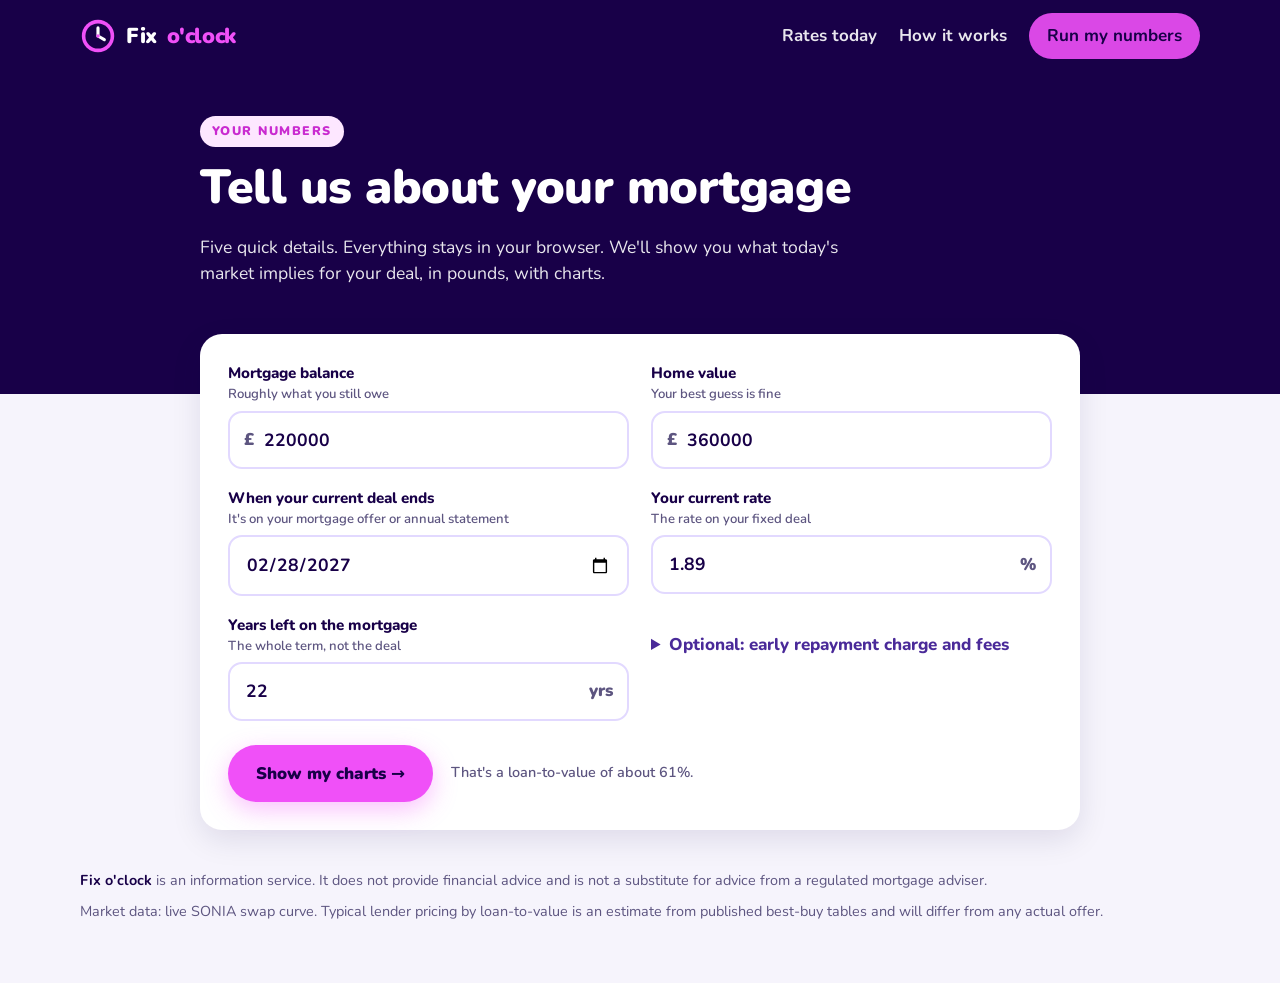
==== app/calculate.html @ 401bcd93 "Add homeowner's-read news pages built from the public data feed; fix lender margin so implied deals " ====
<!doctype html>
<html lang="en-GB">
<head>
<meta charset="utf-8">
<meta name="viewport" content="width=device-width, initial-scale=1">
<title>Run my numbers – Fix o'clock</title>
<link rel="stylesheet" href="styles.css?v=3">
</head>
<body>

<header class="top">
  <div class="wrap">
    <a class="logo" href="index.html">
      <svg class="mark" viewBox="0 0 40 40" aria-hidden="true"><circle cx="20" cy="20" r="18" fill="#f050f8"/><circle cx="20" cy="20" r="14" fill="#180048"/><path d="M20 20V11M20 20l7 4" stroke="#fff" stroke-width="3.5" stroke-linecap="round"/><circle cx="20" cy="20" r="2" fill="#f050f8"/></svg>
      Fix <em>o'clock</em>
    </a>
    <nav>
      <a href="news/index.html">Rates today</a>
      <a href="index.html#how">How it works</a>
      <a class="cta" href="#form">Run my numbers</a>
    </nav>
  </div>
</header>

<section class="page-head">
  <div class="narrow">
    <span class="eyebrow">Your numbers</span>
    <h1 style="font-size:clamp(1.9rem,4.5vw,3rem)">Tell us about your mortgage</h1>
    <p>Five quick details. Everything stays in your browser. We'll show you what today's market implies for your deal, in pounds, with charts.</p>
  </div>
</section>

<main class="narrow lift">
  <form class="card" id="form" autocomplete="off">
    <div class="form-grid">
      <div>
        <label for="balance">Mortgage balance <span class="hint">Roughly what you still owe</span></label>
        <div class="field has-pre"><span class="pre">£</span><input id="balance" type="number" inputmode="numeric" min="10000" step="1000" value="220000" required></div>
      </div>
      <div>
        <label for="value">Home value <span class="hint">Your best guess is fine</span></label>
        <div class="field has-pre"><span class="pre">£</span><input id="value" type="number" inputmode="numeric" min="20000" step="5000" value="360000" required></div>
      </div>
      <div>
        <label for="dealEnd">When your current deal ends <span class="hint">It's on your mortgage offer or annual statement</span></label>
        <div class="field"><input id="dealEnd" type="date" value="2027-02-28" required></div>
      </div>
      <div>
        <label for="currentRate">Your current rate <span class="hint">The rate on your fixed deal</span></label>
        <div class="field has-suf"><input id="currentRate" type="number" inputmode="decimal" min="0" max="15" step="0.01" value="1.89" required><span class="suf">%</span></div>
      </div>
      <div>
        <label for="termYears">Years left on the mortgage <span class="hint">The whole term, not the deal</span></label>
        <div class="field has-suf"><input id="termYears" type="number" inputmode="numeric" min="1" max="40" step="1" value="22" required><span class="suf">yrs</span></div>
      </div>
      <div>
        <details class="more">
          <summary>Optional: early repayment charge and fees</summary>
          <div class="form-grid" style="margin-top:14px">
            <div>
              <label for="ercPct">Early repayment charge <span class="hint">On your offer, e.g. 2%</span></label>
              <div class="field has-suf"><input id="ercPct" type="number" inputmode="decimal" min="0" max="10" step="0.5" value="2"><span class="suf">%</span></div>
            </div>
            <div>
              <label for="fee">Typical product fee <span class="hint">Per new deal</span></label>
              <div class="field has-pre"><span class="pre">£</span><input id="fee" type="number" inputmode="numeric" min="0" step="1" value="999"></div>
            </div>
          </div>
        </details>
      </div>
    </div>
    <div class="form-actions">
      <button class="btn btn-pink" type="submit">Show my charts →</button>
      <span class="note" id="ltv-note"></span>
    </div>
  </form>

  <div id="results" class="hidden">

    <section class="card one" id="r-one">
      <span class="eyebrow">The one number</span>
      <div class="big" id="one-n"></div>
      <div class="big-k" id="one-k"></div>
      <div class="big-s" id="one-s"></div>
    </section>

    <div class="notice" style="margin-top:24px"><span class="i">i</span><span>These are market-implied numbers, not predictions and not advice. Real offers depend on your lender, credit history and the day you apply. <span id="live-note"></span></span></div>

    <section class="card result" id="r-rates">
      <h2>Rates ahead <span class="chip" id="ltv-chip"></span></h2>
      <div class="plain" id="p-rates"></div>
      <div class="legend"><span><i style="background:#f050f8"></i>Typical 2-year fix</span><span><i style="background:#180048"></i>Typical 5-year fix</span><span><i style="background:#f050f8;opacity:.25"></i>Middle 50% of outcomes</span></div>
      <div class="chart-wrap" id="c-rates"></div>
      <div class="readouts">
        <div class="readout"><div class="v" id="v-now2"></div><div class="k">Typical 2-year fix today for your LTV</div></div>
        <div class="readout"><div class="v" id="v-end2"></div><div class="k" id="k-end2">Market-implied 2-year fix at your deal end</div></div>
        <div class="readout"><div class="v" id="v-p2"></div><div class="k">Chance the 2-year rate is higher then than now</div></div>
      </div>
      <p class="foot-note" id="n-rates"></p>
    </section>

    <section class="card result" id="r-pay">
      <h2>Your monthly payment</h2>
      <div class="plain" id="p-pay"></div>
      <div class="chart-wrap" id="c-pay"></div>
      <p class="foot-note">Repayment mortgage, same remaining term for each. "Do nothing" uses a typical standard variable rate; your lender's may differ.</p>
    </section>

    <section class="card result" id="r-25">
      <h2>2-year vs 5-year</h2>
      <div class="plain" id="p-25"></div>
      <div class="chart-wrap" id="c-25"></div>
      <div class="readouts">
        <div class="readout"><div class="v" id="v-be3"></div><div class="k">Break-even 3-year rate in two years' time</div></div>
        <div class="readout"><div class="v" id="v-r3"></div><div class="k">Market-implied 3-year rate then (middle 50%)</div></div>
        <div class="readout"><div class="v" id="v-p23"></div><div class="k">Chance the 2-then-3 route ends up cheaper</div></div>
      </div>
      <p class="foot-note">Cost is interest plus product fees over five years, comparing one 5-year fix against a 2-year fix followed by a 3-year fix at the rate the market currently implies. Fees and rates in the second period are assumptions.</p>
    </section>

    <section class="card result" id="r-erc">
      <h2>Leaving your deal early</h2>
      <div class="plain" id="p-erc"></div>
      <div class="chart-wrap" id="c-erc"></div>
      <div class="readouts">
        <div class="readout"><div class="v" id="v-ercm"></div><div class="k">Months to recover the exit cost</div></div>
        <div class="readout"><div class="v" id="v-ercleft"></div><div class="k">Months left on your current deal</div></div>
        <div class="readout"><div class="v" id="v-ercnet"></div><div class="k">Net effect over the rest of your deal</div></div>
      </div>
      <p class="foot-note">Compares staying on your current rate until the deal ends with paying the charge and moving to a typical 5-year fix today. It ignores what happens after your deal would have ended, which cuts both ways.</p>
    </section>

    <section class="card remind">
      <h2 style="color:#fff">Want a nudge when your lock window opens?</h2>
      <p style="opacity:.9;margin:0" id="remind-text">Most lenders let you reserve a new rate up to six months before your deal ends. We can remind you, and nothing else.</p>
      <div class="row"><input type="email" id="email" placeholder="you@example.com"><button class="btn btn-pink" type="button" id="remind-btn">Remind me</button></div>
      <label class="check"><input type="checkbox" id="broker"> Optional: I'm happy for a regulated mortgage adviser to contact me. We'd be paid a referral fee if you went ahead, and it never changes the numbers you see here.</label>
      <div class="ok hidden" id="remind-ok">Done. Saved in this browser for now; nothing has been sent anywhere.</div>
    </section>

  </div>
</main>

<footer>
  <div class="wrap">
    <div><strong>Fix o'clock</strong> is an information service. It does not provide financial advice and is not a substitute for advice from a regulated mortgage adviser.</div>
    <div>Market data: live SONIA swap curve. Typical lender pricing by loan-to-value is an estimate from published best-buy tables and will differ from any actual offer.</div>
  </div>
</footer>

<script src="curve.js?v=3"></script>
<script src="data/market.js?v=3"></script>
<script src="engine.js?v=3"></script>
<script src="live.js?v=3"></script>
<script src="charts.js?v=3"></script>
<script src="calculate.js?v=3"></script>
</body>
</html>
---- app/styles.css ----
/* ------------------------------------------------------------------
   Fix o'clock – friendly, bold, rounded. Deep purple + hot pink.
   ------------------------------------------------------------------ */
@import url('https://fonts.googleapis.com/css2?family=Nunito:wght@500;700;800;900&display=swap');

:root {
  --ink: #180048;          /* deep purple, page & text */
  --ink-2: #2b1466;
  --ink-3: #4a2a99;
  --pink: #f050f8;
  --pink-dark: #c92ad0;
  --pink-soft: #fde7ff;
  --lilac: #efe9ff;
  --lilac-2: #e2d9ff;
  --mint: #4ef0c0;
  --mint-dark: #0f9a75;
  --sun: #ffd84d;
  --paper: #ffffff;
  --cloud: #f6f4fc;
  --text: #180048;
  --muted: #5d5580;
  --line: #e6e1f5;
  --radius: 22px;
  --shadow: 0 10px 30px rgba(24, 0, 72, 0.10);
  --font: "Nunito", "Segoe UI", system-ui, -apple-system, Arial, sans-serif;
}

* { box-sizing: border-box; }
html { scroll-behavior: smooth; }
body { margin: 0; font-family: var(--font); color: var(--text); background: var(--cloud); font-size: 17px; line-height: 1.5; -webkit-font-smoothing: antialiased; }
a { color: var(--ink-3); }
h1, h2, h3 { line-height: 1.12; margin: 0 0 .4em; letter-spacing: -.01em; }
h1 { font-size: clamp(2.2rem, 5.5vw, 4rem); font-weight: 900; }
h2 { font-size: clamp(1.6rem, 3.2vw, 2.4rem); font-weight: 900; }
h3 { font-size: 1.25rem; font-weight: 800; }
p { margin: 0 0 1em; }
.wrap { width: min(1120px, 100% - 40px); margin-inline: auto; }
.narrow { width: min(880px, 100% - 40px); margin-inline: auto; }

/* Header */
.top { background: var(--ink); color: #fff; position: sticky; top: 0; z-index: 20; }
.top .wrap { display: flex; align-items: center; justify-content: space-between; height: 72px; gap: 20px; }
.logo { display: flex; align-items: center; gap: 10px; color: #fff; text-decoration: none; font-weight: 900; font-size: 1.35rem; letter-spacing: -.02em; }
.logo .mark { width: 36px; height: 36px; }
.logo em { font-style: normal; color: var(--pink); }
nav a { color: #fff; text-decoration: none; font-weight: 700; margin-left: 22px; opacity: .9; }
nav a:hover { opacity: 1; text-decoration: underline; text-decoration-color: var(--pink); text-underline-offset: 6px; }
nav { display: flex; align-items: center; flex-wrap: nowrap; }
nav .cta { background: var(--pink); color: var(--ink); padding: 10px 18px; border-radius: 999px; white-space: nowrap; }
@media (max-width: 720px) { nav .cta { padding: 9px 14px; font-size: .95rem; margin-left: 0; } }
nav .cta:hover { background: #ff7cff; text-decoration: none; }
@media (max-width: 720px) { nav a:not(.cta) { display: none; } }

/* Buttons */
.btn { display: inline-flex; align-items: center; justify-content: center; gap: 10px; border: 0; cursor: pointer; font: inherit; font-weight: 900; font-size: 1.05rem; padding: 16px 28px; border-radius: 999px; text-decoration: none; transition: transform .12s ease, background .12s ease, box-shadow .12s ease; }
.btn-pink { background: var(--pink); color: var(--ink); box-shadow: 0 8px 24px rgba(240, 80, 248, .35); }
.btn-pink:hover { background: #ff7cff; transform: translateY(-2px); }
.btn-ghost { background: transparent; color: #fff; border: 2px solid rgba(255,255,255,.5); }
.btn-ghost:hover { border-color: #fff; }
.btn-ink { background: var(--ink); color: #fff; }
.btn-ink:hover { background: var(--ink-2); transform: translateY(-2px); }

/* Hero */
.hero { background: var(--ink); color: #fff; padding: 64px 0 88px; position: relative; overflow: hidden; }
.hero .wrap { display: grid; grid-template-columns: 1.15fr .85fr; gap: 40px; align-items: center; }
.hero h1 span { color: var(--pink); }
.hero .lead { font-size: 1.25rem; opacity: .92; max-width: 560px; }
.hero .actions { display: flex; gap: 14px; flex-wrap: wrap; margin-top: 26px; }
.hook { background: rgba(255,255,255,.08); border: 2px solid rgba(255,255,255,.14); border-radius: 22px; padding: 18px 20px; margin-top: 22px; max-width: 560px; }
.hook label { color: #fff; font-size: 1.05rem; margin-bottom: 10px; }
.hook-row { display: flex; gap: 12px; flex-wrap: wrap; }
.hook-row input { flex: 1 1 220px; font: inherit; font-weight: 800; font-size: 1.15rem; padding: 14px 18px; border-radius: 999px; border: 0; color: var(--ink); }
.hook-row input:focus { outline: 4px solid rgba(240,80,248,.5); }
.card.one { background: linear-gradient(135deg, #2b1466, #180048); color: #fff; margin-top: 24px; padding: 34px 32px; }
.one .eyebrow { background: rgba(240,80,248,.18); color: #ff9bff; }
.one .big { font-size: clamp(2.4rem, 6vw, 4rem); font-weight: 900; letter-spacing: -.03em; line-height: 1; color: var(--pink); }
.one .big-k { font-size: 1.25rem; font-weight: 800; margin-top: 10px; max-width: 640px; }
.one .big-s { opacity: .85; font-weight: 600; margin-top: 10px; max-width: 640px; }
.hero .trust { display: flex; gap: 22px; flex-wrap: wrap; margin-top: 30px; font-weight: 700; opacity: .85; font-size: .95rem; }
.hero .trust span::before { content: "✓ "; color: var(--mint); }
.hero-art { width: 100%; max-width: 460px; justify-self: center; }
.hero::after { content: ""; position: absolute; inset: auto -10% -60% auto; width: 60%; aspect-ratio: 1; border-radius: 50%; background: radial-gradient(closest-side, rgba(240,80,248,.35), transparent 70%); pointer-events: none; }
@media (max-width: 860px) { .hero .wrap { grid-template-columns: 1fr; } .hero-art { max-width: 320px; } }

/* Sections */
section.block { padding: 64px 0; }
.eyebrow { display: inline-block; font-weight: 900; letter-spacing: .12em; text-transform: uppercase; font-size: .78rem; color: var(--pink-dark); background: var(--pink-soft); padding: 6px 12px; border-radius: 999px; margin-bottom: 14px; }
.card { background: var(--paper); border-radius: var(--radius); box-shadow: var(--shadow); padding: 28px; }
.grid3 { display: grid; grid-template-columns: repeat(3, 1fr); gap: 20px; }
@media (max-width: 860px) { .grid3 { grid-template-columns: 1fr; } }

/* Market strip */
.market { margin-top: -48px; position: relative; z-index: 2; }
.market .card { display: grid; grid-template-columns: repeat(4, 1fr); gap: 18px; padding: 22px 28px; align-items: center; }
.stat .n { font-size: 2rem; font-weight: 900; line-height: 1; letter-spacing: -.02em; }
.stat .n small { font-size: 1rem; font-weight: 800; color: var(--muted); }
.stat .n-text { font-size: 1.55rem; padding-top: .2rem; }
.stat .l { color: var(--muted); font-weight: 700; font-size: .92rem; margin-top: 6px; }
.stat .d { font-size: .85rem; font-weight: 800; margin-top: 4px; }
.up { color: #b3261e; } .down { color: var(--mint-dark); } .flat { color: var(--muted); }
.live { display: inline-flex; align-items: center; gap: 8px; font-size: .85rem; font-weight: 800; color: var(--muted); }
.live .dot { width: 9px; height: 9px; border-radius: 50%; background: var(--mint); box-shadow: 0 0 0 4px rgba(78,240,192,.25); }
.live.off .dot { background: var(--sun); box-shadow: 0 0 0 4px rgba(255,216,77,.3); }
@media (max-width: 860px) { .market .card { grid-template-columns: 1fr 1fr; } }

/* Steps */
.step { position: relative; padding-top: 10px; }
.step .num { width: 46px; height: 46px; border-radius: 50%; background: var(--pink); color: var(--ink); font-weight: 900; font-size: 1.2rem; display: grid; place-items: center; margin-bottom: 14px; }
.step p { color: var(--muted); margin: 0; }

/* Promise block */
.promise { background: var(--ink); color: #fff; border-radius: var(--radius); padding: 40px; display: grid; grid-template-columns: 1.1fr .9fr; gap: 32px; align-items: center; }
.promise ul { list-style: none; padding: 0; margin: 0; display: grid; gap: 12px; }
.promise li { padding-left: 34px; position: relative; font-weight: 700; }
.promise li::before { content: "✓"; position: absolute; left: 0; top: -2px; width: 24px; height: 24px; border-radius: 50%; background: var(--mint); color: var(--ink); font-weight: 900; display: grid; place-items: center; font-size: .9rem; }
@media (max-width: 860px) { .promise { grid-template-columns: 1fr; } }

/* Forms */
.form-grid { display: grid; grid-template-columns: repeat(2, 1fr); gap: 18px 22px; }
@media (max-width: 680px) { .form-grid { grid-template-columns: 1fr; } }
label { display: block; font-weight: 800; font-size: .95rem; margin-bottom: 6px; }
label .hint { display: block; font-weight: 600; color: var(--muted); font-size: .82rem; }
.field { position: relative; }
.field input { width: 100%; font: inherit; font-weight: 700; font-size: 1.1rem; padding: 14px 16px; border: 2px solid var(--lilac-2); border-radius: 14px; background: #fff; color: var(--ink); outline: none; transition: border .12s, box-shadow .12s; }
.field input:focus { border-color: var(--pink); box-shadow: 0 0 0 4px rgba(240,80,248,.18); }
.field .pre { position: absolute; left: 16px; top: 50%; transform: translateY(-50%); font-weight: 900; color: var(--muted); }
.field .suf { position: absolute; right: 16px; top: 50%; transform: translateY(-50%); font-weight: 900; color: var(--muted); }
.field.has-pre input { padding-left: 34px; }
.field.has-suf input { padding-right: 44px; }
details.more { margin-top: 18px; }
details.more summary { cursor: pointer; font-weight: 800; color: var(--ink-3); }
.form-actions { display: flex; align-items: center; gap: 18px; flex-wrap: wrap; margin-top: 24px; }
.form-actions .note { color: var(--muted); font-size: .9rem; font-weight: 600; }

/* Results */
.result { margin-top: 28px; }
.result h2 { display: flex; align-items: center; gap: 12px; }
.result h2 .chip { font-size: .8rem; font-weight: 900; background: var(--lilac); color: var(--ink-3); padding: 6px 10px; border-radius: 999px; letter-spacing: .04em; }
.plain { background: var(--lilac); border-radius: 16px; padding: 16px 20px; font-weight: 700; margin: 4px 0 18px; }
.plain b { color: var(--pink-dark); }
.readouts { display: grid; grid-template-columns: repeat(3, 1fr); gap: 14px; margin-top: 18px; }
.readout { background: var(--cloud); border-radius: 16px; padding: 14px 16px; }
.readout .v { font-size: 1.5rem; font-weight: 900; line-height: 1.1; letter-spacing: -.02em; }
.readout .k { color: var(--muted); font-weight: 700; font-size: .88rem; margin-top: 4px; }
@media (max-width: 680px) { .readouts { grid-template-columns: 1fr; } }
.legend { display: flex; gap: 18px; flex-wrap: wrap; font-size: .9rem; font-weight: 800; color: var(--muted); margin: 8px 0 4px; }
.legend i { display: inline-block; width: 14px; height: 14px; border-radius: 4px; margin-right: 6px; vertical-align: -2px; }
.chart-wrap { width: 100%; }
svg.chart { width: 100%; height: auto; display: block; font-family: var(--font); }
svg.chart .grid { stroke: var(--line); stroke-width: 1; }
svg.chart .tick { fill: var(--muted); font-size: 13px; font-weight: 700; }
svg.chart .vline { stroke: var(--ink-3); stroke-width: 2; stroke-dasharray: 5 6; }
svg.chart .vlabel { fill: var(--ink-3); font-size: 13px; font-weight: 800; }
svg.chart .hline { stroke-width: 2; stroke-dasharray: 2 6; }
svg.chart .hlabel, svg.chart .slabel { font-size: 13px; font-weight: 800; }
svg.chart .blabel { fill: var(--ink); font-size: 15px; font-weight: 800; }
svg.chart .bnote { fill: var(--muted); font-size: 12px; font-weight: 700; }
svg.chart .bvalue { fill: var(--ink); font-size: 16px; font-weight: 900; }
.foot-note { color: var(--muted); font-size: .85rem; font-weight: 600; margin-top: 12px; }

.notice { display: flex; gap: 14px; align-items: flex-start; background: #fff7d6; border: 2px solid #ffe58f; border-radius: 16px; padding: 14px 18px; font-weight: 700; font-size: .95rem; }
.notice .i { width: 28px; height: 28px; border-radius: 50%; background: var(--sun); display: grid; place-items: center; font-weight: 900; flex: 0 0 auto; }
.hidden { display: none !important; }

/* Reminder */
.remind { background: var(--ink); color: #fff; }
.remind .row { display: flex; gap: 12px; flex-wrap: wrap; margin-top: 14px; }
.remind input[type=email] { flex: 1 1 260px; font: inherit; font-weight: 700; padding: 14px 16px; border-radius: 999px; border: 0; }
.remind label.check { display: flex; gap: 10px; align-items: flex-start; font-weight: 600; font-size: .92rem; opacity: .9; margin-top: 14px; }
.remind .ok { margin-top: 14px; font-weight: 800; color: var(--mint); }

/* Footer */
footer { padding: 40px 0 60px; color: var(--muted); font-size: .9rem; }
footer .wrap { display: grid; gap: 10px; }
footer strong { color: var(--ink); }

/* News pages */
.tiles { display: grid; grid-template-columns: repeat(4, 1fr); gap: 18px; }
@media (max-width: 860px) { .tiles { grid-template-columns: 1fr 1fr; } }
.spark-row { display: flex; align-items: center; gap: 16px; margin-top: 18px; flex-wrap: wrap; }
.spark { width: 320px; max-width: 100%; height: auto; }
.muted { color: var(--muted); font-weight: 700; font-size: .9rem; }
.read p { font-size: 1.1rem; margin-bottom: .9em; }
.read b { color: var(--pink-dark); }
.ctx { list-style: none; padding: 0; margin: 0; display: grid; gap: 10px; }
.ctx li { display: grid; grid-template-columns: 52px 1fr; gap: 10px; font-weight: 600; }
.ctx .t { color: var(--muted); font-weight: 800; font-size: .9rem; padding-top: 2px; }
.days { list-style: none; padding: 0; margin: 0; display: grid; gap: 8px; }
.days a { font-weight: 800; }

/* Page header for calculator */
.page-head { background: var(--ink); color: #fff; padding: 44px 0 90px; }
.page-head p { opacity: .9; max-width: 640px; font-size: 1.1rem; }
.lift { margin-top: -60px; position: relative; z-index: 2; }
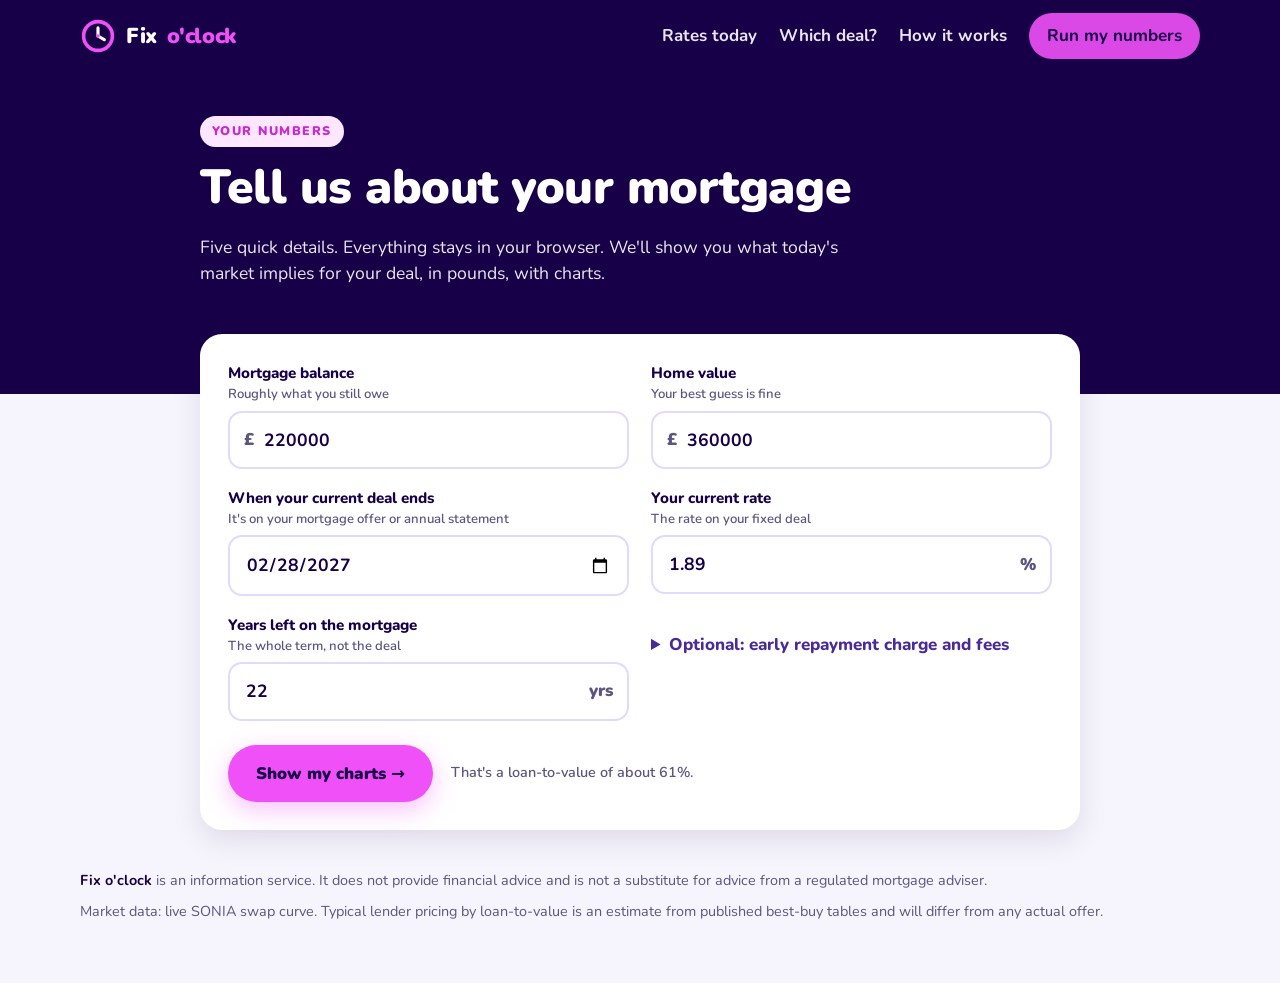
==== commit 9a089a0b: "Add 'Which deal?' page: Phil's mortgage-position engine with a plain-English front end - position-en" ====
--- a/app/calculate.html
+++ b/app/calculate.html
@@ -4,7 +4,7 @@
 <meta charset="utf-8">
 <meta name="viewport" content="width=device-width, initial-scale=1">
 <title>Run my numbers – Fix o'clock</title>
-<link rel="stylesheet" href="styles.css?v=3">
+<link rel="stylesheet" href="styles.css?v=4">
 </head>
 <body>
 
@@ -16,6 +16,7 @@
     </a>
     <nav>
       <a href="news/index.html">Rates today</a>
+      <a href="position.html">Which deal?</a>
       <a href="index.html#how">How it works</a>
       <a class="cta" href="#form">Run my numbers</a>
     </nav>
@@ -148,11 +149,11 @@
   </div>
 </footer>
 
-<script src="curve.js?v=3"></script>
-<script src="data/market.js?v=3"></script>
-<script src="engine.js?v=3"></script>
-<script src="live.js?v=3"></script>
-<script src="charts.js?v=3"></script>
-<script src="calculate.js?v=3"></script>
+<script src="curve.js?v=4"></script>
+<script src="data/market.js?v=4"></script>
+<script src="engine.js?v=4"></script>
+<script src="live.js?v=4"></script>
+<script src="charts.js?v=4"></script>
+<script src="calculate.js?v=4"></script>
 </body>
 </html>
--- a/app/styles.css
+++ b/app/styles.css
@@ -188,6 +188,46 @@
 .days { list-style: none; padding: 0; margin: 0; display: grid; gap: 8px; }
 .days a { font-weight: 800; }
 
+/* Which deal? page */
+.modes { display: grid; grid-template-columns: 1fr 1fr; gap: 12px; padding: 12px; }
+.mode { font: inherit; cursor: pointer; border: 2px solid var(--lilac-2); background: #fff; border-radius: 16px; padding: 16px 18px; text-align: left; display: grid; gap: 2px; color: var(--ink); }
+.mode b { font-size: 1.1rem; font-weight: 900; }
+.mode span { color: var(--muted); font-weight: 700; font-size: .95rem; }
+.mode[aria-pressed="true"] { border-color: var(--pink); background: var(--pink-soft); }
+.mode:hover { border-color: var(--pink); }
+@media (max-width: 560px) { .modes { grid-template-columns: 1fr; } }
+.prefill { background: var(--teal-soft, #e6f4f4); background: #e6faf3; color: #0f9a75; font-weight: 800; border-radius: 12px; padding: 10px 14px; margin: 0 0 18px; }
+.check-row { display: flex; gap: 10px; align-items: flex-start; font-weight: 800; padding-top: 30px; }
+.check-row input { width: 20px; height: 20px; margin-top: 2px; }
+.check-row .hint { font-weight: 600; }
+.field select { width: 100%; font: inherit; font-weight: 700; font-size: 1.1rem; padding: 14px 16px; border: 2px solid var(--lilac-2); border-radius: 14px; background: #fff; color: var(--ink); }
+.form-grid.adv { grid-template-columns: repeat(3, 1fr); }
+@media (max-width: 680px) { .form-grid.adv { grid-template-columns: 1fr; } }
+.form-grid.adv .field input { font-size: 1rem; padding: 10px 12px; }
+.card.one .lead-big { font-size: clamp(1.4rem, 3.4vw, 2rem); font-weight: 900; line-height: 1.2; margin: 0 0 12px; }
+.card.one .lead-big b { color: var(--pink); }
+.card.one .sub-big { font-size: 1.05rem; font-weight: 600; opacity: .92; margin: 0; }
+.card.one .sub-big b { color: #ffd39a; }
+.whatif { display: grid; grid-template-columns: 1fr auto; gap: 16px; align-items: center; margin: 8px 0 12px; }
+.whatif input[type=range] { width: 100%; accent-color: var(--pink); }
+.whatif .wiv { font-weight: 900; color: var(--pink-dark); min-width: 130px; text-align: right; }
+@media (max-width: 560px) { .whatif { grid-template-columns: 1fr; } .whatif .wiv { text-align: left; } }
+.figs { grid-template-columns: 1fr 1fr; }
+@media (max-width: 680px) { .figs { grid-template-columns: 1fr; } }
+.readout .s { color: var(--muted); font-weight: 600; font-size: .85rem; margin-top: 6px; }
+.readout details { margin-top: 8px; }
+.readout summary { cursor: pointer; font-weight: 800; font-size: .85rem; color: var(--ink-3); }
+.readout details p { font-size: .9rem; margin: 6px 0 0; font-weight: 600; }
+.h2-like { cursor: pointer; font-size: clamp(1.3rem, 3vw, 1.8rem); font-weight: 900; }
+table.ledger { width: 100%; border-collapse: collapse; margin: 14px 0 6px; font-size: .92rem; }
+table.ledger th { text-align: left; font-size: .78rem; text-transform: uppercase; letter-spacing: .06em; color: var(--muted); padding: 8px 8px; border-bottom: 2px solid var(--line); }
+table.ledger td { padding: 8px; border-bottom: 1px solid var(--line); font-weight: 600; vertical-align: top; }
+table.ledger tr.tot td { font-weight: 900; border-bottom: 0; }
+table.ledger tr.win td { color: var(--mint-dark); }
+.guide details { border-top: 1px solid var(--line); padding: 12px 0; }
+.guide summary { cursor: pointer; font-weight: 800; }
+.guide p { margin: 8px 0 0; color: var(--muted); font-weight: 600; }
+
 /* Page header for calculator */
 .page-head { background: var(--ink); color: #fff; padding: 44px 0 90px; }
 .page-head p { opacity: .9; max-width: 640px; font-size: 1.1rem; }
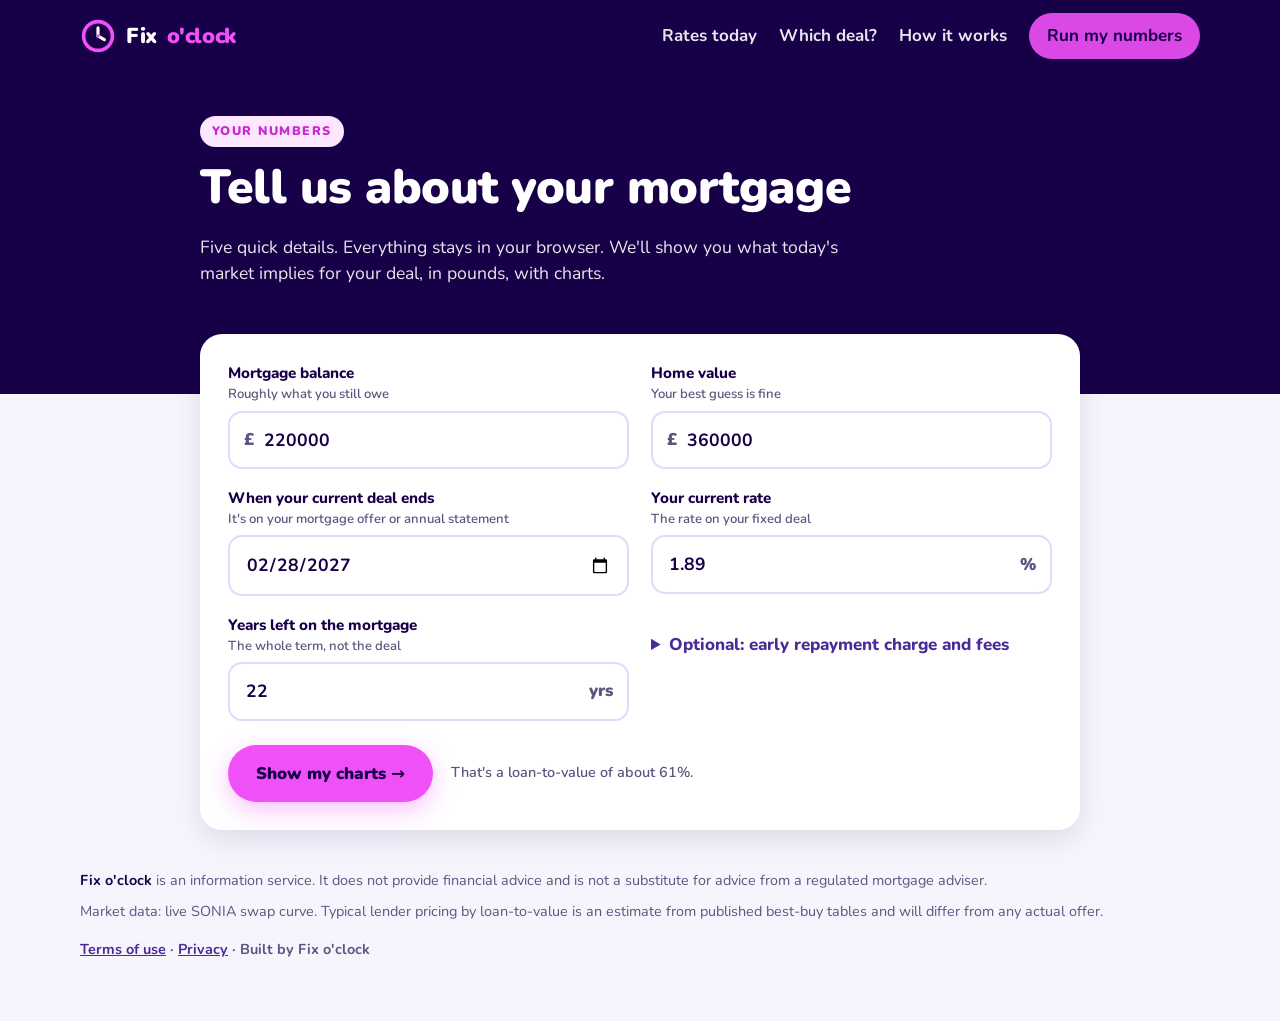
==== commit f75e9a28: "Consistent nav on every page; add Terms of use and Privacy pages with footer links Co-Authored-By: C" ====
--- a/app/calculate.html
+++ b/app/calculate.html
@@ -4,7 +4,7 @@
 <meta charset="utf-8">
 <meta name="viewport" content="width=device-width, initial-scale=1">
 <title>Run my numbers – Fix o'clock</title>
-<link rel="stylesheet" href="styles.css?v=4">
+<link rel="stylesheet" href="styles.css?v=7">
 </head>
 <body>
 
@@ -18,7 +18,7 @@
       <a href="news/index.html">Rates today</a>
       <a href="position.html">Which deal?</a>
       <a href="index.html#how">How it works</a>
-      <a class="cta" href="#form">Run my numbers</a>
+      <a class="cta" href="calculate.html">Run my numbers</a>
     </nav>
   </div>
 </header>
@@ -146,14 +146,15 @@
   <div class="wrap">
     <div><strong>Fix o'clock</strong> is an information service. It does not provide financial advice and is not a substitute for advice from a regulated mortgage adviser.</div>
     <div>Market data: live SONIA swap curve. Typical lender pricing by loan-to-value is an estimate from published best-buy tables and will differ from any actual offer.</div>
+    <div class="legal"><a href="terms.html">Terms of use</a> · <a href="privacy.html">Privacy</a> · Built by Fix o'clock</div>
   </div>
 </footer>
 
-<script src="curve.js?v=4"></script>
-<script src="data/market.js?v=4"></script>
-<script src="engine.js?v=4"></script>
-<script src="live.js?v=4"></script>
-<script src="charts.js?v=4"></script>
-<script src="calculate.js?v=4"></script>
+<script src="curve.js?v=7"></script>
+<script src="data/market.js?v=7"></script>
+<script src="engine.js?v=7"></script>
+<script src="live.js?v=7"></script>
+<script src="charts.js?v=7"></script>
+<script src="calculate.js?v=7"></script>
 </body>
 </html>
--- a/app/styles.css
+++ b/app/styles.css
@@ -27,6 +27,7 @@
 
 * { box-sizing: border-box; }
 html { scroll-behavior: smooth; }
+[id] { scroll-margin-top: 92px; }
 body { margin: 0; font-family: var(--font); color: var(--text); background: var(--cloud); font-size: 17px; line-height: 1.5; -webkit-font-smoothing: antialiased; }
 a { color: var(--ink-3); }
 h1, h2, h3 { line-height: 1.12; margin: 0 0 .4em; letter-spacing: -.01em; }
@@ -173,6 +174,13 @@
 footer { padding: 40px 0 60px; color: var(--muted); font-size: .9rem; }
 footer .wrap { display: grid; gap: 10px; }
 footer strong { color: var(--ink); }
+footer .legal { margin-top: 6px; font-weight: 700; }
+footer .legal a { color: var(--ink-3); }
+.legal-page h2 { font-size: 1.2rem; margin-top: 22px; }
+.legal-page h2:first-child { margin-top: 0; }
+.legal-page p, .legal-page li { color: var(--muted); font-weight: 600; }
+.legal-page ul { padding-left: 20px; }
+.legal-page li { margin-bottom: 8px; }
 
 /* News pages */
 .tiles { display: grid; grid-template-columns: repeat(4, 1fr); gap: 18px; }
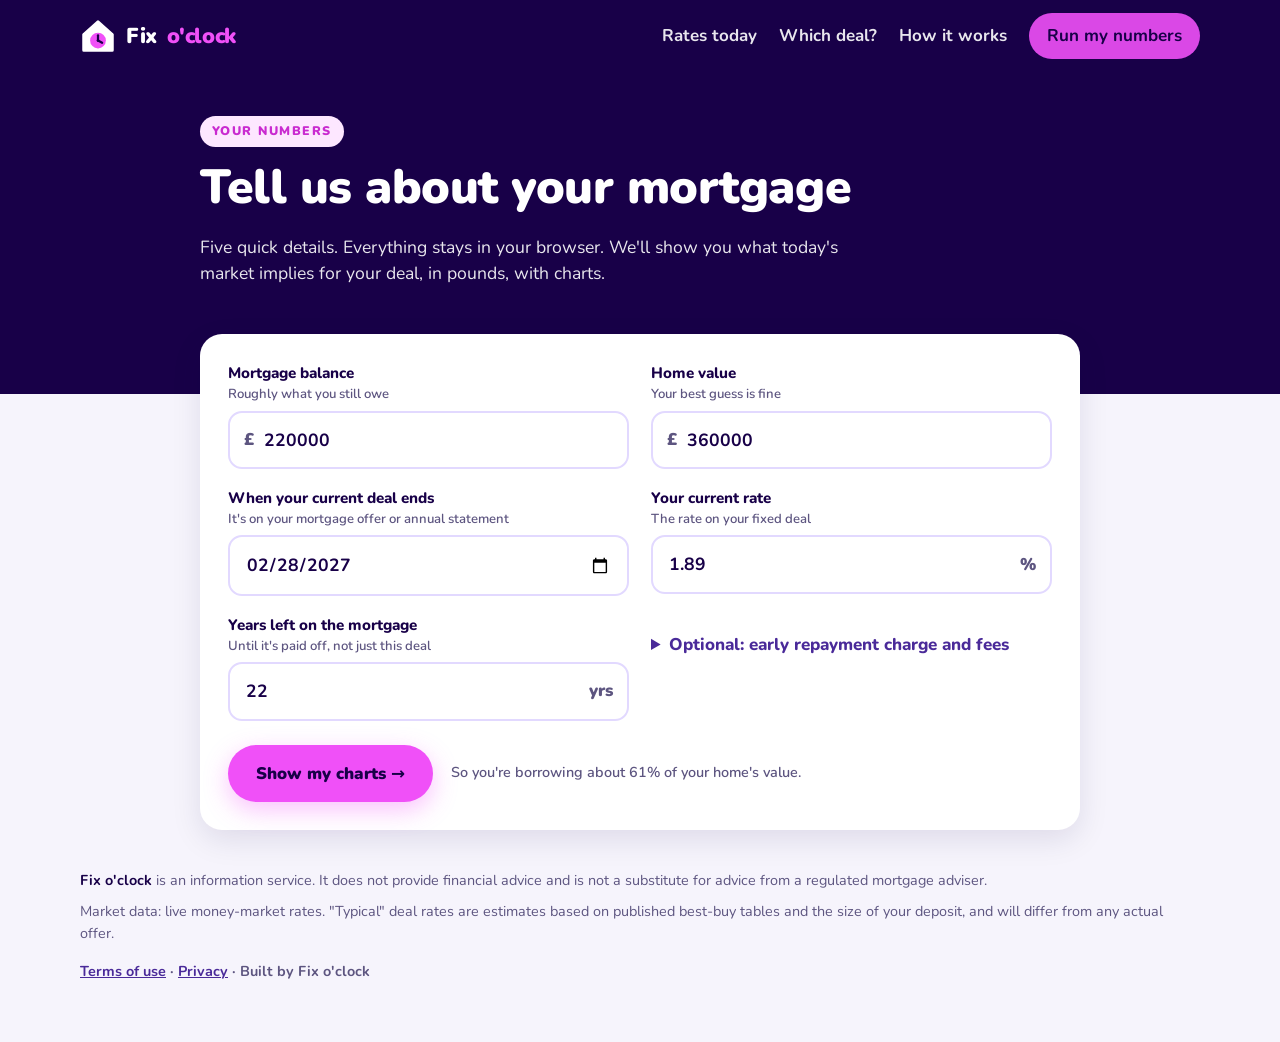
==== commit bf8fc79f: "Plain-English pass across all pages, new house-and-clock logo and favicon Co-Authored-By: Claude Fab" ====
--- a/app/calculate.html
+++ b/app/calculate.html
@@ -4,14 +4,15 @@
 <meta charset="utf-8">
 <meta name="viewport" content="width=device-width, initial-scale=1">
 <title>Run my numbers – Fix o'clock</title>
-<link rel="stylesheet" href="styles.css?v=7">
+<link rel="icon" type="image/svg+xml" href="favicon.svg">
+<link rel="stylesheet" href="styles.css?v=8">
 </head>
 <body>
 
 <header class="top">
   <div class="wrap">
     <a class="logo" href="index.html">
-      <svg class="mark" viewBox="0 0 40 40" aria-hidden="true"><circle cx="20" cy="20" r="18" fill="#f050f8"/><circle cx="20" cy="20" r="14" fill="#180048"/><path d="M20 20V11M20 20l7 4" stroke="#fff" stroke-width="3.5" stroke-linecap="round"/><circle cx="20" cy="20" r="2" fill="#f050f8"/></svg>
+      <svg class="mark" viewBox="0 0 48 48" aria-hidden="true"><path d="M24 5 L43 22 V43 H5 V22 Z" fill="#fff" stroke="#fff" stroke-width="4" stroke-linejoin="round"/><circle cx="24" cy="30" r="10.5" fill="#f050f8"/><path d="M24 30 V23" stroke="#180048" stroke-width="3" stroke-linecap="round"/><path d="M24 30 L29.5 33" stroke="#180048" stroke-width="3" stroke-linecap="round"/><circle cx="24" cy="30" r="1.8" fill="#180048"/></svg>
       Fix <em>o'clock</em>
     </a>
     <nav>
@@ -51,7 +52,7 @@
         <div class="field has-suf"><input id="currentRate" type="number" inputmode="decimal" min="0" max="15" step="0.01" value="1.89" required><span class="suf">%</span></div>
       </div>
       <div>
-        <label for="termYears">Years left on the mortgage <span class="hint">The whole term, not the deal</span></label>
+        <label for="termYears">Years left on the mortgage <span class="hint">Until it's paid off, not just this deal</span></label>
         <div class="field has-suf"><input id="termYears" type="number" inputmode="numeric" min="1" max="40" step="1" value="22" required><span class="suf">yrs</span></div>
       </div>
       <div>
@@ -85,17 +86,17 @@
       <div class="big-s" id="one-s"></div>
     </section>
 
-    <div class="notice" style="margin-top:24px"><span class="i">i</span><span>These are market-implied numbers, not predictions and not advice. Real offers depend on your lender, credit history and the day you apply. <span id="live-note"></span></span></div>
+    <div class="notice" style="margin-top:24px"><span class="i">i</span><span>These are what the market expects today, not predictions and not advice. Real offers depend on your lender, credit history and the day you apply. <span id="live-note"></span></span></div>
 
     <section class="card result" id="r-rates">
       <h2>Rates ahead <span class="chip" id="ltv-chip"></span></h2>
       <div class="plain" id="p-rates"></div>
-      <div class="legend"><span><i style="background:#f050f8"></i>Typical 2-year fix</span><span><i style="background:#180048"></i>Typical 5-year fix</span><span><i style="background:#f050f8;opacity:.25"></i>Middle 50% of outcomes</span></div>
+      <div class="legend"><span><i style="background:#f050f8"></i>Typical 2-year fix</span><span><i style="background:#180048"></i>Typical 5-year fix</span><span><i style="background:#f050f8;opacity:.25"></i>Where it will most likely land</span></div>
       <div class="chart-wrap" id="c-rates"></div>
       <div class="readouts">
-        <div class="readout"><div class="v" id="v-now2"></div><div class="k">Typical 2-year fix today for your LTV</div></div>
-        <div class="readout"><div class="v" id="v-end2"></div><div class="k" id="k-end2">Market-implied 2-year fix at your deal end</div></div>
-        <div class="readout"><div class="v" id="v-p2"></div><div class="k">Chance the 2-year rate is higher then than now</div></div>
+        <div class="readout"><div class="v" id="v-now2"></div><div class="k">Typical 2-year deal today, for your deposit</div></div>
+        <div class="readout"><div class="v" id="v-end2"></div><div class="k" id="k-end2">What the market expects a 2-year deal to cost when yours ends</div></div>
+        <div class="readout"><div class="v" id="v-p2"></div><div class="k">Chance it's higher then than it is now</div></div>
       </div>
       <p class="foot-note" id="n-rates"></p>
     </section>
@@ -104,7 +105,7 @@
       <h2>Your monthly payment</h2>
       <div class="plain" id="p-pay"></div>
       <div class="chart-wrap" id="c-pay"></div>
-      <p class="foot-note">Repayment mortgage, same remaining term for each. "Do nothing" uses a typical standard variable rate; your lender's may differ.</p>
+      <p class="foot-note">Repayment mortgage, same years left for each. "Do nothing" means rolling onto your lender's standard variable rate, the expensive one you land on if you don't arrange a new deal. We've used a typical one.</p>
     </section>
 
     <section class="card result" id="r-25">
@@ -112,11 +113,11 @@
       <div class="plain" id="p-25"></div>
       <div class="chart-wrap" id="c-25"></div>
       <div class="readouts">
-        <div class="readout"><div class="v" id="v-be3"></div><div class="k">Break-even 3-year rate in two years' time</div></div>
-        <div class="readout"><div class="v" id="v-r3"></div><div class="k">Market-implied 3-year rate then (middle 50%)</div></div>
-        <div class="readout"><div class="v" id="v-p23"></div><div class="k">Chance the 2-then-3 route ends up cheaper</div></div>
+        <div class="readout"><div class="v" id="v-be3"></div><div class="k">The 3-year rate in two years' time that would make both routes cost the same</div></div>
+        <div class="readout"><div class="v" id="v-r3"></div><div class="k">What the market expects that rate to be (most likely range)</div></div>
+        <div class="readout"><div class="v" id="v-p23"></div><div class="k">Chance the 2-year-then-3-year route ends up cheaper</div></div>
       </div>
-      <p class="foot-note">Cost is interest plus product fees over five years, comparing one 5-year fix against a 2-year fix followed by a 3-year fix at the rate the market currently implies. Fees and rates in the second period are assumptions.</p>
+      <p class="foot-note">Cost means all the interest plus any fees over five years. One 5-year deal, against a 2-year deal followed by a 3-year deal at the rate the market currently expects. The second deal's rate and fee are assumptions.</p>
     </section>
 
     <section class="card result" id="r-erc">
@@ -128,7 +129,7 @@
         <div class="readout"><div class="v" id="v-ercleft"></div><div class="k">Months left on your current deal</div></div>
         <div class="readout"><div class="v" id="v-ercnet"></div><div class="k">Net effect over the rest of your deal</div></div>
       </div>
-      <p class="foot-note">Compares staying on your current rate until the deal ends with paying the charge and moving to a typical 5-year fix today. It ignores what happens after your deal would have ended, which cuts both ways.</p>
+      <p class="foot-note">Compares staying on your current rate until the deal ends with paying the charge and moving to a typical 5-year deal today. It stops at the day your deal would have ended, which cuts both ways.</p>
     </section>
 
     <section class="card remind">
@@ -145,16 +146,16 @@
 <footer>
   <div class="wrap">
     <div><strong>Fix o'clock</strong> is an information service. It does not provide financial advice and is not a substitute for advice from a regulated mortgage adviser.</div>
-    <div>Market data: live SONIA swap curve. Typical lender pricing by loan-to-value is an estimate from published best-buy tables and will differ from any actual offer.</div>
+    <div>Market data: live money-market rates. "Typical" deal rates are estimates based on published best-buy tables and the size of your deposit, and will differ from any actual offer.</div>
     <div class="legal"><a href="terms.html">Terms of use</a> · <a href="privacy.html">Privacy</a> · Built by Fix o'clock</div>
   </div>
 </footer>
 
-<script src="curve.js?v=7"></script>
-<script src="data/market.js?v=7"></script>
-<script src="engine.js?v=7"></script>
-<script src="live.js?v=7"></script>
-<script src="charts.js?v=7"></script>
-<script src="calculate.js?v=7"></script>
+<script src="curve.js?v=8"></script>
+<script src="data/market.js?v=8"></script>
+<script src="engine.js?v=8"></script>
+<script src="live.js?v=8"></script>
+<script src="charts.js?v=8"></script>
+<script src="calculate.js?v=8"></script>
 </body>
 </html>
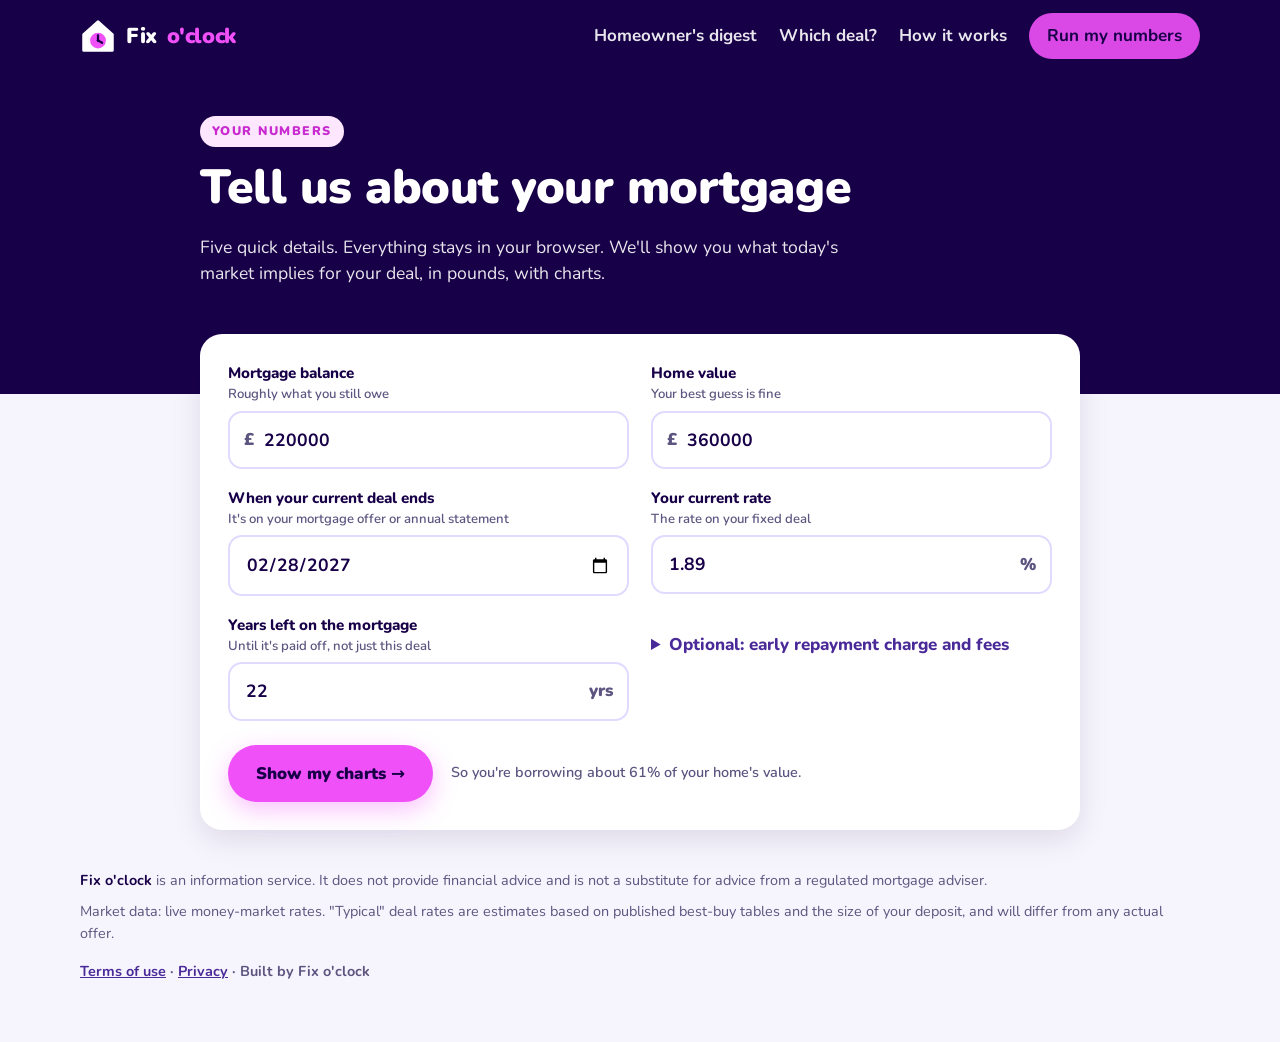
==== commit 24cb1b48: "Rename Rates today to Homeowner's digest Co-Authored-By: Claude Fable 5.1 <noreply@anthropic.com>" ====
--- a/app/calculate.html
+++ b/app/calculate.html
@@ -16,7 +16,7 @@
       Fix <em>o'clock</em>
     </a>
     <nav>
-      <a href="news/index.html">Rates today</a>
+      <a href="news/index.html">Homeowner's digest</a>
       <a href="position.html">Which deal?</a>
       <a href="index.html#how">How it works</a>
       <a class="cta" href="calculate.html">Run my numbers</a>
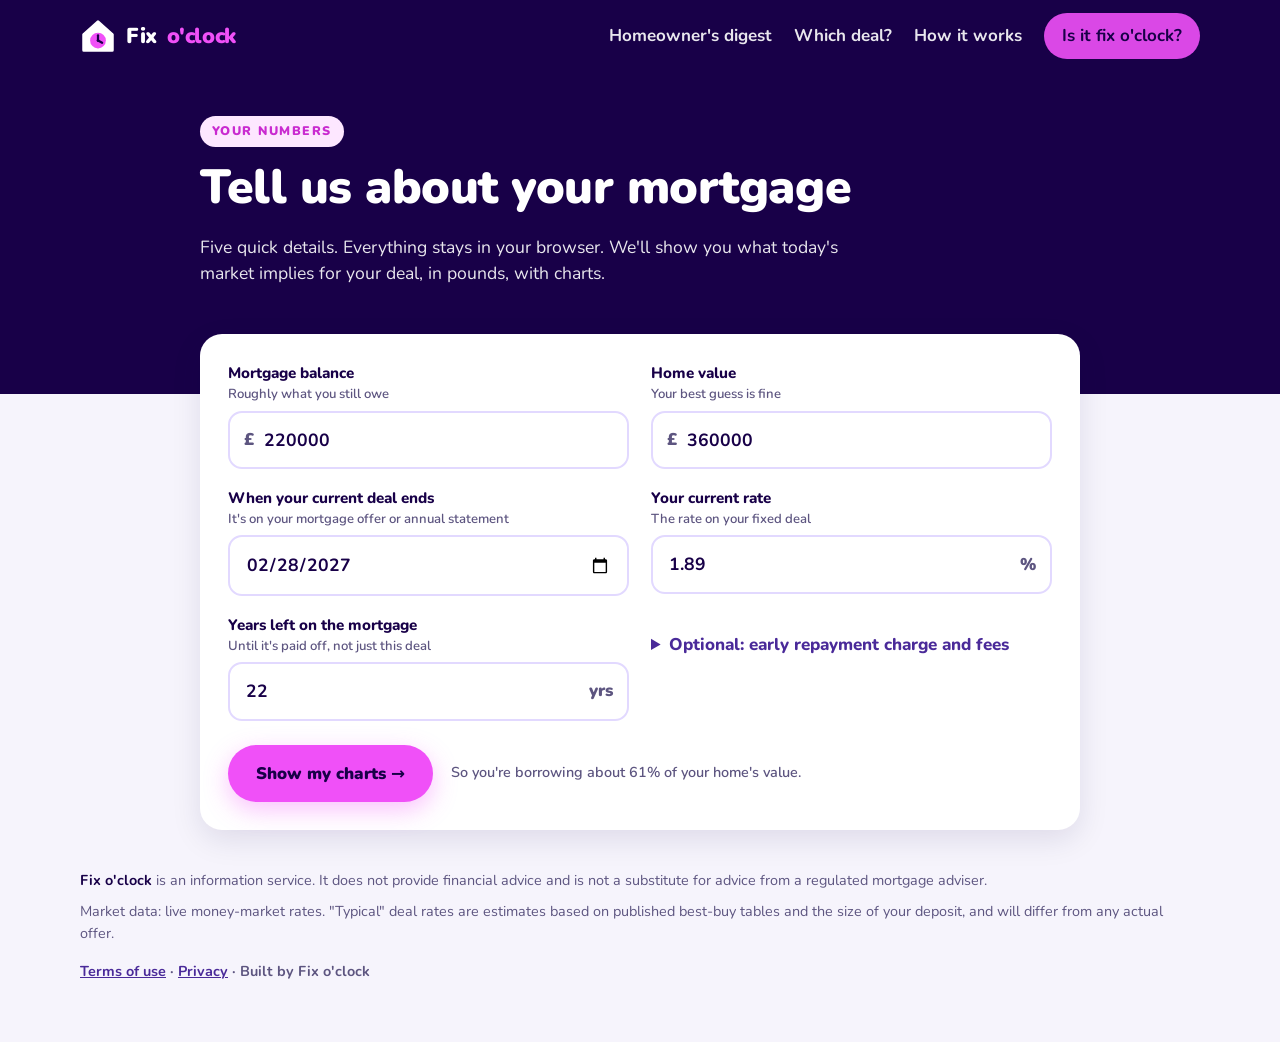
==== commit f24ad6cb: "Button copy: Is it fix o'clock? Co-Authored-By: Claude Fable 5.1 <noreply@anthropic.com>" ====
--- a/app/calculate.html
+++ b/app/calculate.html
@@ -3,7 +3,7 @@
 <head>
 <meta charset="utf-8">
 <meta name="viewport" content="width=device-width, initial-scale=1">
-<title>Run my numbers – Fix o'clock</title>
+<title>Is it fix o'clock? – Fix o'clock</title>
 <link rel="icon" type="image/svg+xml" href="favicon.svg">
 <link rel="stylesheet" href="styles.css?v=8">
 </head>
@@ -19,7 +19,7 @@
       <a href="news/index.html">Homeowner's digest</a>
       <a href="position.html">Which deal?</a>
       <a href="index.html#how">How it works</a>
-      <a class="cta" href="calculate.html">Run my numbers</a>
+      <a class="cta" href="calculate.html">Is it fix o'clock?</a>
     </nav>
   </div>
 </header>
